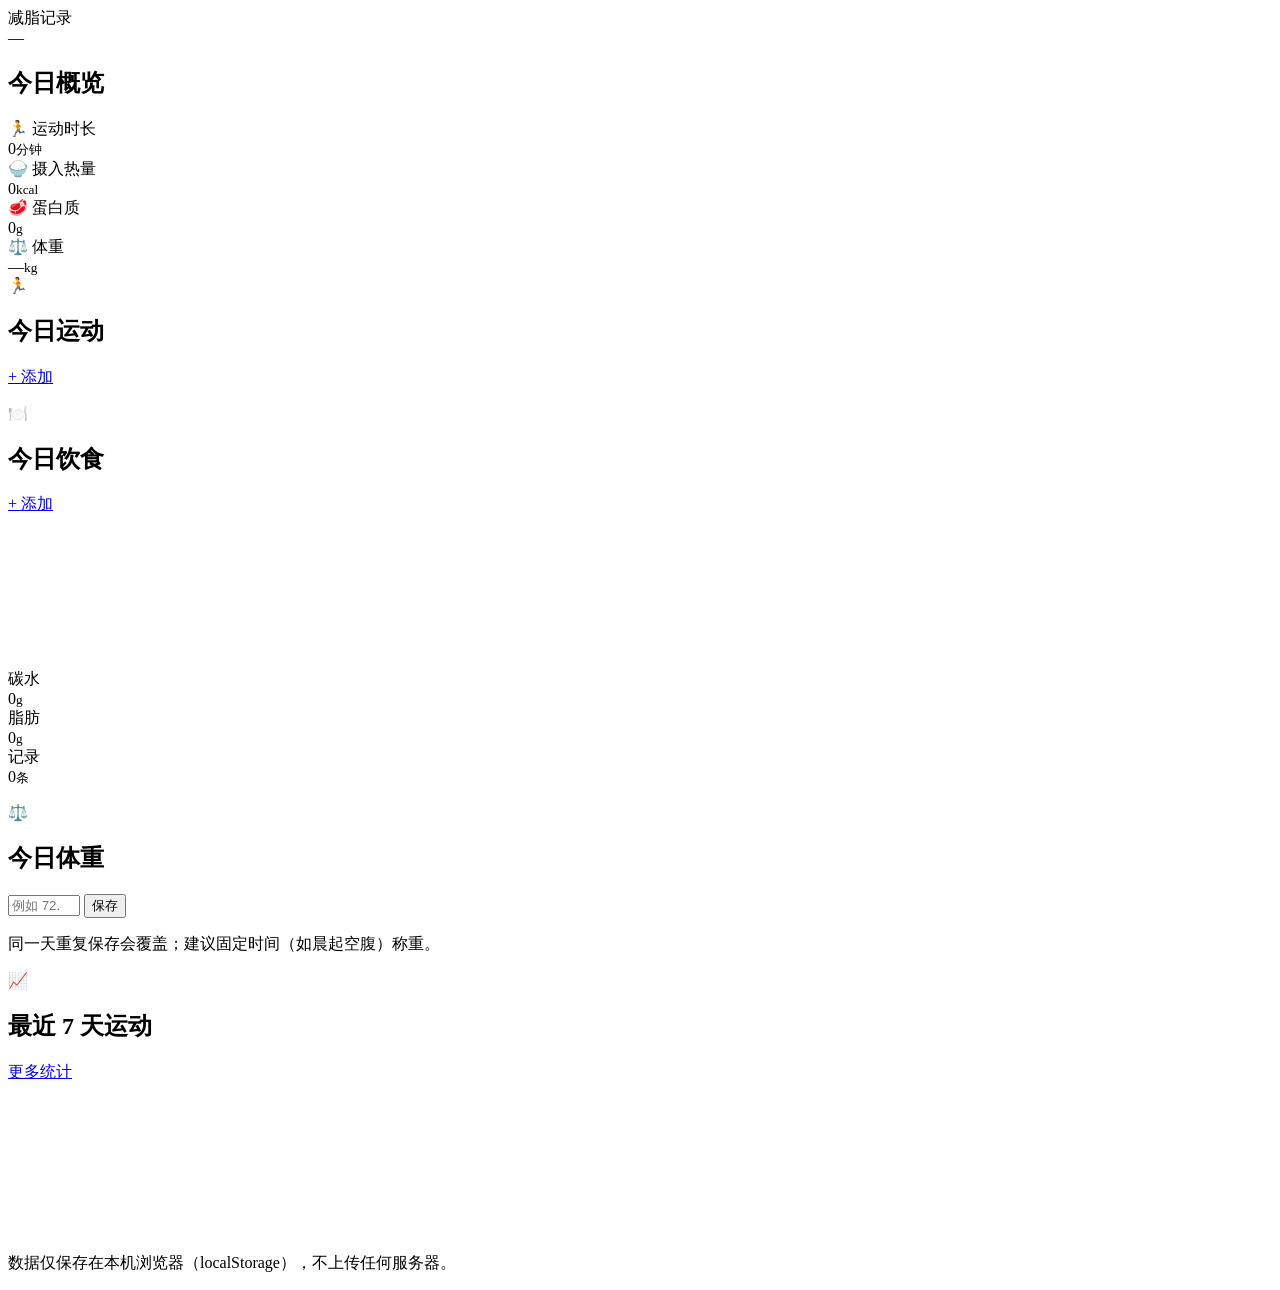
==== index.html @ c913c775 "上线减脂记录网站" ====
<!DOCTYPE html>
<html lang="zh-CN" data-theme="">
<head>
<meta charset="utf-8">
<meta name="viewport" content="width=device-width, initial-scale=1, viewport-fit=cover">
<title>今日 · 减脂记录</title>
<meta name="description" content="个人减脂记录：每日运动时长与饮食，数据只存在本机浏览器。">
<meta name="theme-color" content="#16a34a">
<link rel="icon" href="favicon.svg" type="image/svg+xml">
<link rel="manifest" href="manifest.webmanifest">
<link rel="stylesheet" href="assets/style.css">
</head>
<body>

<header class="topbar">
  <div class="wrap">
    <div class="brand"><span class="dot"></span><span>减脂记录</span></div>
    <span class="date-chip" id="todayChip">—</span>
  </div>
</header>
<nav id="nav" class="nav" aria-label="主导航"></nav>

<main class="wrap" id="main">

  <section class="card">
    <div class="row-between">
      <h2>今日概览</h2>
      <span class="tag" id="dayTag"></span>
    </div>
    <div class="grid grid-4 mt12">
      <div class="stat brand">
        <div class="k">🏃 运动时长</div>
        <div class="v" id="statMinutes">0<small>分钟</small></div>
      </div>
      <div class="stat">
        <div class="k">🍚 摄入热量</div>
        <div class="v" id="statKcal">0<small>kcal</small></div>
      </div>
      <div class="stat">
        <div class="k">🥩 蛋白质</div>
        <div class="v" id="statProtein">0<small>g</small></div>
      </div>
      <div class="stat">
        <div class="k">⚖️ 体重</div>
        <div class="v" id="statWeight">—<small>kg</small></div>
      </div>
    </div>

    <div class="mt16" id="weekBox"></div>
  </section>

  <section class="card">
    <div class="card-head">
      <span class="icon">🏃</span>
      <h2 class="grow">今日运动</h2>
      <a class="btn btn-sm btn-primary" href="log.html?add=exercise" id="addExercise">+ 添加</a>
    </div>
    <ul class="list" id="exList"></ul>
  </section>

  <section class="card">
    <div class="card-head">
      <span class="icon">🍽️</span>
      <h2 class="grow">今日饮食</h2>
      <a class="btn btn-sm btn-primary" href="log.html?add=meal" id="addMeal">+ 添加</a>
    </div>
    <div class="grid grid-2">
      <div class="chart-box"><canvas id="macroChart" data-height="180"></canvas></div>
      <div class="grid grid-3">
        <div class="stat"><div class="k">碳水</div><div class="v" id="statCarbs">0<small>g</small></div></div>
        <div class="stat"><div class="k">脂肪</div><div class="v" id="statFat">0<small>g</small></div></div>
        <div class="stat"><div class="k">记录</div><div class="v" id="statMeals">0<small>条</small></div></div>
      </div>
    </div>
    <div class="legend" id="macroLegend"></div>
    <ul class="list mt12" id="mealList"></ul>
  </section>

  <section class="card">
    <div class="card-head">
      <span class="icon">⚖️</span>
      <h2 class="grow">今日体重</h2>
      <span class="small muted" id="weightDelta"></span>
    </div>
    <div class="row">
      <input type="number" id="weightInput" step="0.1" min="20" max="400" placeholder="例如 72.4" inputmode="decimal">
      <button class="btn btn-primary" id="weightSave">保存</button>
    </div>
    <p class="small muted mt8">同一天重复保存会覆盖；建议固定时间（如晨起空腹）称重。</p>
  </section>

  <section class="card">
    <div class="card-head">
      <span class="icon">📈</span>
      <h2 class="grow">最近 7 天运动</h2>
      <a class="btn btn-sm btn-ghost" href="stats.html">更多统计</a>
    </div>
    <div class="chart-box"><canvas id="weekChart" data-height="190"></canvas></div>
    <div class="legend" id="weekLegend"></div>
  </section>

  <p class="foot">数据仅保存在本机浏览器（localStorage），不上传任何服务器。</p>
</main>

<script src="assets/storage.js"></script>
<script src="assets/app.js"></script>
<script src="assets/charts.js"></script>
<script>
(function () {
  var S = window.FatLossStorage, A = window.FatLossApp, P = window.Charts.PALETTE;

  A.applyTheme();
  A.renderNav('index.html');

  var today = S.today();
  document.getElementById('todayChip').textContent = A.dateLabel(today);

  function render() {
    var s = S.daySummary(today);
    var st = S.loadSettings();

    document.getElementById('dayTag').textContent = A.relativeDay(today) || today;
    document.getElementById('statMinutes').innerHTML = A.fmtNum(s.minutes) + '<small>分钟</small>';
    document.getElementById('statKcal').innerHTML = A.fmtNum(s.kcal) + '<small>kcal</small>';
    document.getElementById('statProtein').innerHTML = A.fmtNum(s.protein, 1) + '<small>g</small>';
    document.getElementById('statWeight').innerHTML =
      (s.weight === null ? '—' : A.fmtNum(s.weight, 1)) + '<small>kg</small>';
    document.getElementById('statCarbs').innerHTML = A.fmtNum(s.carbs, 1) + '<small>g</small>';
    document.getElementById('statFat').innerHTML = A.fmtNum(s.fat, 1) + '<small>g</small>';
    document.getElementById('statMeals').innerHTML = s.meals.length + '<small>条</small>';

    // 周进度
    var weekMin = S.weekMinutes(today);
    var weekGoal = st.weeklyGoalMin;
    document.getElementById('weekBox').innerHTML =
      '<div class="row-between small muted"><span>本周运动（' + S.weekStart(today) + ' 起）</span>' +
      '<span>' + A.fmtNum(weekMin) + (weekGoal ? ' / ' + A.fmtNum(weekGoal) : '') + ' 分钟</span></div>' +
      (weekGoal
        ? A.progressHtml(weekMin, weekGoal, '周目标完成度')
        : '<div class="small muted mt8">还没设周运动目标，可以到 <a href="settings.html">设置</a> 填一个（例如 150 分钟）。</div>');

    // 运动列表
    var exHost = document.getElementById('exList');
    exHost.innerHTML = s.exercises.length ? s.exercises.map(function (e) {
      return '<li><div class="li-main"><div class="li-title">' + A.escapeHtml(e.type) +
        (e.intensity ? ' · ' + A.escapeHtml(e.intensity) + '强度' : '') + '</div>' +
        '<div class="li-sub">' + A.fmtNum(e.durationMin) + ' 分钟' +
        (e.calories ? ' · 约 ' + A.fmtNum(e.calories) + ' kcal' : '') +
        (e.note ? ' · ' + A.escapeHtml(e.note) : '') + '</div></div>' +
        '<a class="btn btn-sm btn-ghost" href="log.html?date=' + today + '&edit=' + e.id + '">编辑</a></li>';
    }).join('') : '<li><div class="empty">今天还没有运动记录</div></li>';

    // 饮食列表
    var mealHost = document.getElementById('mealList');
    if (!s.meals.length) {
      mealHost.innerHTML = '<li><div class="empty">今天还没有饮食记录</div></li>';
    } else {
      var groups = {};
      s.meals.forEach(function (m) { (groups[m.meal] = groups[m.meal] || []).push(m); });
      mealHost.innerHTML = S.MEALS.filter(function (k) { return groups[k]; }).map(function (k) {
        var items = groups[k];
        var kcal = items.reduce(function (a, b) { return a + (b.kcal || 0); }, 0);
        return '<li><div class="li-main"><div class="li-title">' + k +
          ' <span class="tag">' + A.fmtNum(kcal) + ' kcal</span></div>' +
          '<div class="li-sub wrap-text">' + items.map(function (m) {
            return A.escapeHtml(m.name) + (m.amount ? ' ' + A.fmtNum(m.amount) + (m.unit || '') : '');
          }).join('、') + '</div></div>' +
          '<a class="btn btn-sm btn-ghost" href="log.html?date=' + today + '">查看</a></li>';
      }).join('');
    }

    // 营养占比环形
    var macro = [
      { label: '蛋白质', value: Math.round(s.protein * 4), color: P.protein },
      { label: '碳水', value: Math.round(s.carbs * 4), color: P.carbs },
      { label: '脂肪', value: Math.round(s.fat * 9), color: P.fat }
    ];
    var totalKcal = macro.reduce(function (a, b) { return a + b.value; }, 0);
    window.Charts.donut(document.getElementById('macroChart'), {
      items: macro,
      centerValue: A.fmtNum(totalKcal),
      centerTitle: '三大营养素 kcal',
      emptyText: '暂无饮食记录',
      height: 180
    });
    document.getElementById('macroLegend').innerHTML = macro.map(function (m) {
      var p = totalKcal ? Math.round((m.value / totalKcal) * 100) : 0;
      return '<span class="item"><span class="swatch" style="background:' + m.color + '"></span>' +
        m.label + ' ' + p + '%</span>';
    }).join('');

    // 最近 7 天
    var dates = S.dateRange(today, 7);
    var mins = dates.map(function (d) { return S.daySummary(d).minutes; });
    var perDayGoal = Math.round((st.weeklyGoalMin || 0) / 7);
    window.Charts.bars(document.getElementById('weekChart'), {
      labels: dates.map(A.shortDate),
      data: mins,
      color: P.brand,
      name: '运动',
      unit: '分钟',
      goal: perDayGoal || null,
      goalLabel: perDayGoal ? '日均目标 ' + perDayGoal + ' 分钟' : '',
      emptyText: '最近 7 天还没有运动记录',
      height: 190
    });
    document.getElementById('weekLegend').innerHTML =
      '<span class="item">合计 ' + A.fmtNum(mins.reduce(function (a, b) { return a + b; }, 0)) +
      ' 分钟 · 达标 ' + mins.filter(function (m) { return perDayGoal && m >= perDayGoal; }).length + ' 天</span>';

    // 体重
    var wInput = document.getElementById('weightInput');
    if (document.activeElement !== wInput) wInput.value = s.weight === null ? '' : s.weight;
    var all = S.loadRecords().weights.slice().sort(function (a, b) { return a.date < b.date ? 1 : -1; });
    var prev = all.filter(function (w) { return w.date < today; })[0];
    document.getElementById('weightDelta').textContent = (s.weight !== null && prev)
      ? '较 ' + prev.date + ' ' + (s.weight - prev.weight >= 0 ? '+' : '') + A.fmtNum(s.weight - prev.weight, 1) + ' kg'
      : '';
  }

  document.getElementById('weightSave').addEventListener('click', function () {
    var v = parseFloat(document.getElementById('weightInput').value);
    if (!isFinite(v) || v <= 0 || v > 400) { A.toast('请输入 20–400 之间的体重', 'error'); return; }
    S.upsertWeight(today, v);
    A.flash('体重已保存');
  });

  window.addEventListener('fatloss:change', render);
  document.addEventListener('visibilitychange', function () { if (!document.hidden) render(); });
  render();
})();
</script>
</body>
</html>
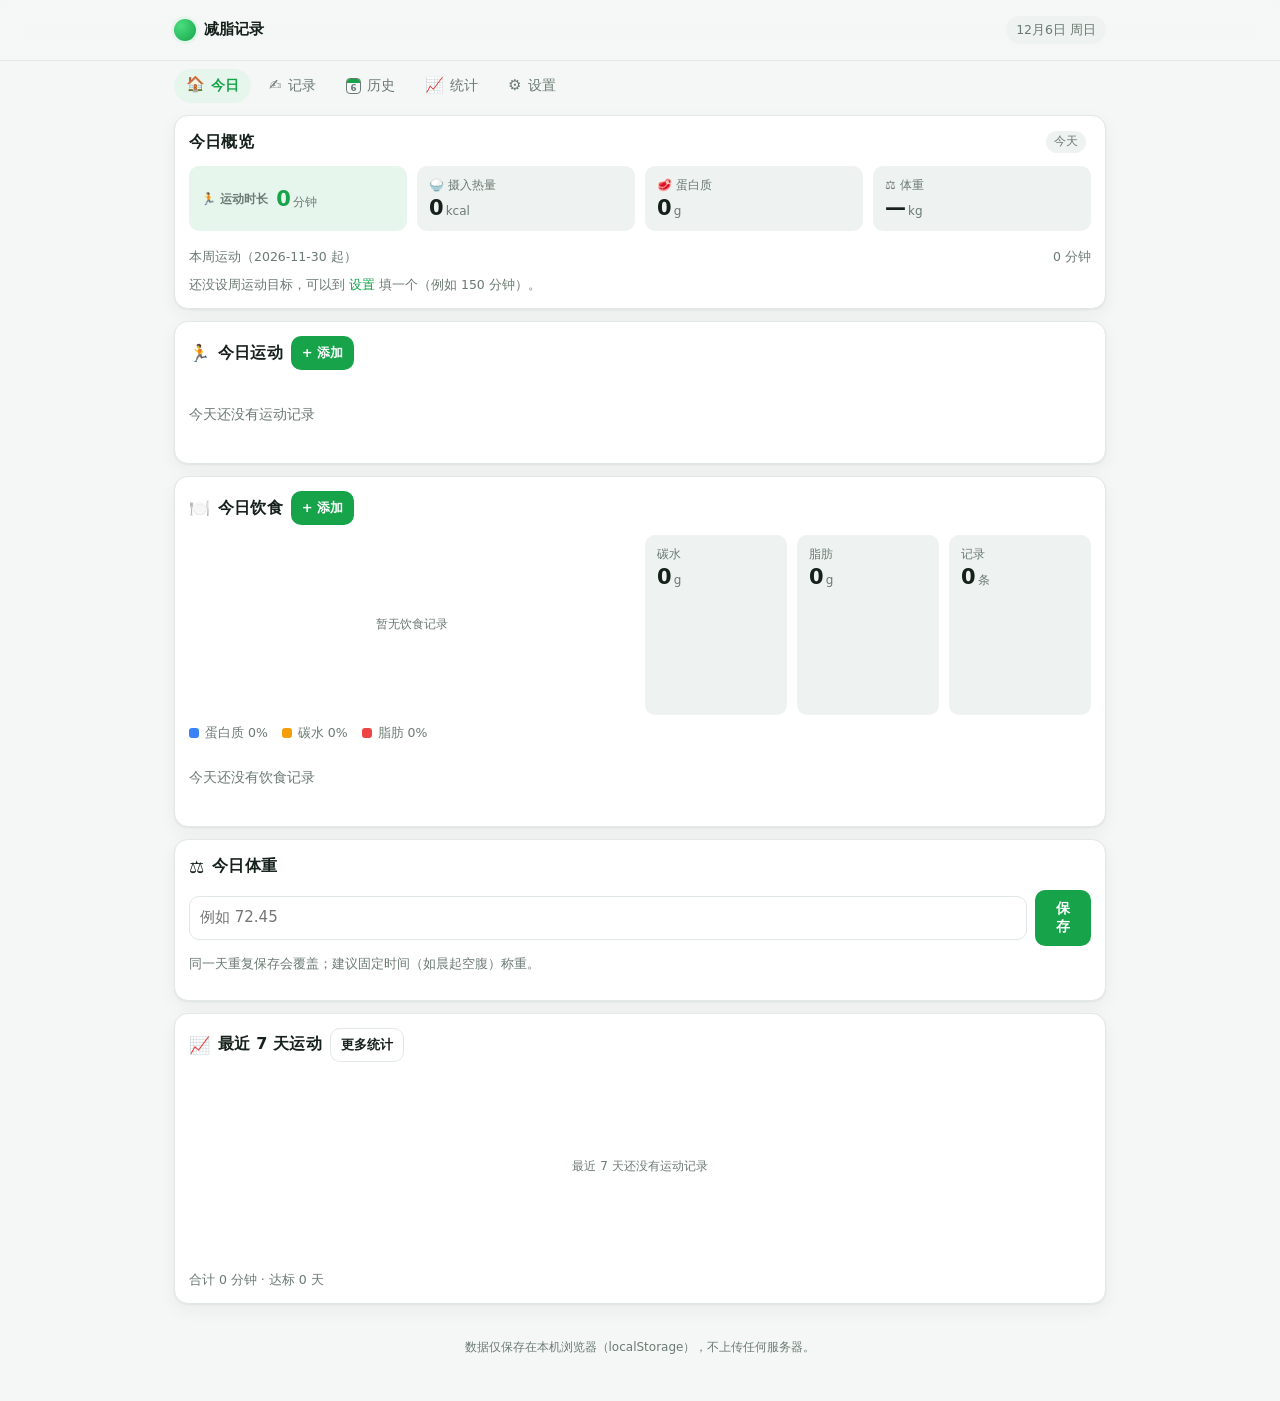
==== commit 25dbb515: "feat(data): 体重记录精确到两位小数 (index.html)" ====
--- a/index.html
+++ b/index.html
@@ -83,7 +83,7 @@
       <span class="small muted" id="weightDelta"></span>
     </div>
     <div class="row">
-      <input type="number" id="weightInput" step="0.1" min="20" max="400" placeholder="例如 72.4" inputmode="decimal">
+      <input type="number" id="weightInput" step="0.01" min="20" max="400" placeholder="例如 72.45" inputmode="decimal">
       <button class="btn btn-primary" id="weightSave">保存</button>
     </div>
     <p class="small muted mt8">同一天重复保存会覆盖；建议固定时间（如晨起空腹）称重。</p>
@@ -124,7 +124,7 @@
     document.getElementById('statKcal').innerHTML = A.fmtNum(s.kcal) + '<small>kcal</small>';
     document.getElementById('statProtein').innerHTML = A.fmtNum(s.protein, 1) + '<small>g</small>';
     document.getElementById('statWeight').innerHTML =
-      (s.weight === null ? '—' : A.fmtNum(s.weight, 1)) + '<small>kg</small>';
+      (s.weight === null ? '—' : A.fmtNum(s.weight, 2)) + '<small>kg</small>';
     document.getElementById('statCarbs').innerHTML = A.fmtNum(s.carbs, 1) + '<small>g</small>';
     document.getElementById('statFat').innerHTML = A.fmtNum(s.fat, 1) + '<small>g</small>';
     document.getElementById('statMeals').innerHTML = s.meals.length + '<small>条</small>';
@@ -214,7 +214,7 @@
     var all = S.loadRecords().weights.slice().sort(function (a, b) { return a.date < b.date ? 1 : -1; });
     var prev = all.filter(function (w) { return w.date < today; })[0];
     document.getElementById('weightDelta').textContent = (s.weight !== null && prev)
-      ? '较 ' + prev.date + ' ' + (s.weight - prev.weight >= 0 ? '+' : '') + A.fmtNum(s.weight - prev.weight, 1) + ' kg'
+      ? '较 ' + prev.date + ' ' + (s.weight - prev.weight >= 0 ? '+' : '') + A.fmtNum(s.weight - prev.weight, 2) + ' kg'
       : '';
   }
 
--- a/assets/style.css
+++ b/assets/style.css
@@ -0,0 +1,436 @@
+/*! 减脂记录 · 样式表 —— 移动优先 / 深色模式 / 零依赖 */
+
+/* ---------- 主题变量 ---------- */
+:root {
+  --bg: #f5f7f6;
+  --bg-elev: #ffffff;
+  --bg-soft: #eef2f0;
+  --bg-input: #ffffff;
+  --text: #16211c;
+  --text-dim: #6b7a73;
+  --line: #e2e8e5;
+  --brand: #16a34a;
+  --brand-soft: #e7f6ed;
+  --brand-ink: #ffffff;
+  --ok: #16a34a;
+  --warn: #d97706;
+  --danger: #dc2626;
+  --info: #2563eb;
+  --chart-grid: rgba(107, 122, 115, 0.18);
+  --shadow: 0 1px 2px rgba(16, 33, 26, .06), 0 6px 18px rgba(16, 33, 26, .05);
+  --radius: 14px;
+  --radius-sm: 10px;
+  --nav-h: 58px;
+}
+
+@media (prefers-color-scheme: dark) {
+  :root:not([data-theme="light"]) {
+    --bg: #0f1512;
+    --bg-elev: #161d19;
+    --bg-soft: #1d2621;
+    --bg-input: #1b2420;
+    --text: #e8efeb;
+    --text-dim: #96a69e;
+    --line: #26312c;
+    --brand: #35c46f;
+    --brand-soft: #14301f;
+    --brand-ink: #06210f;
+    --warn: #f59e0b;
+    --danger: #f87171;
+    --info: #60a5fa;
+    --chart-grid: rgba(150, 166, 158, 0.18);
+    --shadow: 0 1px 2px rgba(0, 0, 0, .4), 0 8px 22px rgba(0, 0, 0, .28);
+  }
+}
+
+:root[data-theme="dark"] {
+  --bg: #0f1512;
+  --bg-elev: #161d19;
+  --bg-soft: #1d2621;
+  --bg-input: #1b2420;
+  --text: #e8efeb;
+  --text-dim: #96a69e;
+  --line: #26312c;
+  --brand: #35c46f;
+  --brand-soft: #14301f;
+  --brand-ink: #06210f;
+  --warn: #f59e0b;
+  --danger: #f87171;
+  --info: #60a5fa;
+  --chart-grid: rgba(150, 166, 158, 0.18);
+  --shadow: 0 1px 2px rgba(0, 0, 0, .4), 0 8px 22px rgba(0, 0, 0, .28);
+}
+
+/* ---------- 基础 ---------- */
+* { box-sizing: border-box; }
+
+html, body { margin: 0; padding: 0; }
+
+body {
+  background: var(--bg);
+  color: var(--text);
+  font: 15px/1.55 system-ui, -apple-system, "Segoe UI", "Microsoft YaHei", "PingFang SC", sans-serif;
+  -webkit-font-smoothing: antialiased;
+  padding-bottom: calc(var(--nav-h) + env(safe-area-inset-bottom, 0px) + 8px);
+}
+
+a { color: var(--brand); text-decoration: none; }
+
+h1, h2, h3 { margin: 0; font-weight: 650; letter-spacing: .2px; }
+h1 { font-size: 18px; }
+h2 { font-size: 16px; }
+h3 { font-size: 15px; }
+
+.wrap { max-width: 960px; margin: 0 auto; padding: 0 14px; }
+.muted { color: var(--text-dim); }
+.small { font-size: 12.5px; }
+.center { text-align: center; }
+.row { display: flex; align-items: center; gap: 8px; }
+.row-between { display: flex; align-items: center; justify-content: space-between; gap: 10px; }
+.grow { flex: 1; min-width: 0; }
+.wrap-text { overflow-wrap: anywhere; }
+.hidden { display: none !important; }
+.mt8 { margin-top: 8px; }
+.mt12 { margin-top: 12px; }
+.mt16 { margin-top: 16px; }
+
+/* ---------- 顶栏 ---------- */
+.topbar {
+  position: sticky; top: 0; z-index: 20;
+  background: color-mix(in srgb, var(--bg) 88%, transparent);
+  backdrop-filter: saturate(140%) blur(8px);
+  border-bottom: 1px solid var(--line);
+}
+.topbar .wrap { display: flex; align-items: center; gap: 10px; height: 54px; }
+.brand { display: flex; align-items: center; gap: 8px; font-weight: 700; }
+.brand .dot {
+  width: 22px; height: 22px; border-radius: 50%;
+  background: radial-gradient(circle at 30% 30%, #4ade80, var(--brand));
+  box-shadow: 0 0 0 3px var(--brand-soft);
+}
+.topbar .date-chip {
+  margin-left: auto; font-size: 12.5px; color: var(--text-dim);
+  background: var(--bg-soft); border-radius: 999px; padding: 4px 10px;
+}
+
+
+/* ---------- 底部导航（移动端） ---------- */
+.nav {
+  position: fixed; left: 0; right: 0; bottom: 0; z-index: 30;
+  display: flex; justify-content: space-around; align-items: center;
+  height: calc(var(--nav-h) + env(safe-area-inset-bottom, 0px));
+  padding-bottom: env(safe-area-inset-bottom, 0px);
+  background: color-mix(in srgb, var(--bg-elev) 94%, transparent);
+  backdrop-filter: saturate(140%) blur(10px);
+  border-top: 1px solid var(--line);
+}
+.nav-link {
+  flex: 1; display: flex; flex-direction: column; align-items: center; gap: 2px;
+  color: var(--text-dim); font-size: 11.5px; padding: 6px 0;
+}
+.nav-link .nav-icon { font-size: 19px; line-height: 1; filter: grayscale(1) opacity(.75); }
+.nav-link.active { color: var(--brand); font-weight: 650; }
+.nav-link.active .nav-icon { filter: none; transform: translateY(-1px); }
+
+/* 「历史」图标：日历样式，格子里是当天日期（尺寸随 .nav-icon 的 font-size 缩放） */
+.nav-link .nav-icon-cal { filter: none; }
+.cal-ico {
+  position: relative; display: inline-flex; align-items: flex-end; justify-content: center;
+  width: 1.05em; height: 1.05em; box-sizing: border-box;
+  border: 0.085em solid currentColor; border-radius: 0.26em; overflow: hidden;
+}
+.cal-ico i { position: absolute; top: 0; left: 0; right: 0; height: 0.3em; background: var(--brand); }
+.cal-ico b {
+  font-size: 0.58em; font-weight: 700; line-height: 1; margin-bottom: 0.06em;
+  font-variant-numeric: tabular-nums;
+}
+
+/* ---------- 数据安全横幅 ---------- */
+.banner { border-radius: var(--radius); padding: 10px 12px; margin-bottom: 12px; border: 1px solid transparent; }
+.banner:empty { display: none; }
+.banner-danger { background: rgba(220, 38, 38, 0.13); border-color: rgba(220, 38, 38, 0.45); }
+.banner-warn { background: rgba(245, 158, 11, 0.15); border-color: rgba(245, 158, 11, 0.45); }
+.banner-line { font-size: 13px; line-height: 1.5; }
+.banner-line + .banner-line { margin-top: 6px; }
+.banner-actions { margin-top: 8px; }
+.banner .btn { padding: 6px 12px; font-size: 13px; }
+.stat .v-sm { font-size: 15px; }
+
+/* ---------- 卡片 ---------- */
+.card {
+  background: var(--bg-elev);
+  border: 1px solid var(--line);
+  border-radius: var(--radius);
+  box-shadow: var(--shadow);
+  padding: 14px;
+  margin-top: 12px;
+}
+.card-head { display: flex; align-items: center; gap: 8px; margin-bottom: 10px; flex-wrap: wrap; }
+/* 标题保持整行不被逐字挤断；同行的长摘要自动换到下一行 */
+.card-head > h2, .card-head > h3 { flex: 0 1 auto; min-width: 0; white-space: nowrap; }
+.card-head .icon { font-size: 17px; }
+.stack > * + * { margin-top: 12px; }
+
+/* ---------- 数据格 ---------- */
+.grid { display: grid; gap: 10px; }
+.grid-2 { grid-template-columns: repeat(2, 1fr); }
+.grid-3 { grid-template-columns: repeat(3, 1fr); }
+.grid-4 { grid-template-columns: repeat(2, 1fr); }
+
+.stat {
+  background: var(--bg-soft);
+  border-radius: var(--radius-sm);
+  padding: 10px 12px;
+}
+.stat .k { font-size: 12px; color: var(--text-dim); display: flex; align-items: center; gap: 4px; }
+.stat .v { font-size: 21px; font-weight: 700; line-height: 1.25; }
+.stat .v small { font-size: 12px; font-weight: 500; color: var(--text-dim); margin-left: 2px; }
+.stat.brand { background: var(--brand-soft); }
+.stat.brand .v { color: var(--brand); }
+
+/* ---------- 进度条 ---------- */
+.progress {
+  height: 8px; border-radius: 999px; background: var(--bg-soft); overflow: hidden;
+}
+.progress-bar {
+  height: 100%; border-radius: 999px;
+  background: linear-gradient(90deg, var(--brand), #4ade80);
+  transition: width .3s ease;
+}
+.progress-meta {
+  display: flex; justify-content: space-between;
+  font-size: 12px; color: var(--text-dim); margin-top: 5px;
+}
+
+/* ---------- 按钮 ---------- */
+.btn {
+  appearance: none; border: 1px solid transparent; cursor: pointer;
+  border-radius: var(--radius-sm);
+  padding: 9px 14px; font-size: 14px; font-weight: 600;
+  background: var(--bg-soft); color: var(--text);
+  transition: transform .06s ease, filter .15s ease;
+}
+.btn:active { transform: scale(.975); }
+.btn-primary { background: var(--brand); color: var(--brand-ink); }
+.btn-ghost { background: transparent; border-color: var(--line); color: var(--text); }
+.btn-danger { background: transparent; border-color: var(--danger); color: var(--danger); }
+.btn-sm { padding: 6px 10px; font-size: 13px; }
+.btn-block { width: 100%; }
+.btn-icon {
+  width: 32px; height: 32px; padding: 0; display: inline-flex;
+  align-items: center; justify-content: center; border-radius: 9px;
+  background: transparent; border: 1px solid var(--line); color: var(--text-dim);
+}
+.btn-icon:hover { color: var(--text); }
+
+/* ---------- 表单 ---------- */
+.field { display: block; margin-top: 10px; }
+.field > .label { display: block; font-size: 12.5px; color: var(--text-dim); margin-bottom: 5px; }
+input, select, textarea {
+  width: 100%; font: inherit; color: var(--text);
+  background: var(--bg-input);
+  border: 1px solid var(--line); border-radius: var(--radius-sm);
+  padding: 9px 10px; outline: none;
+}
+input:focus, select:focus, textarea:focus { border-color: var(--brand); box-shadow: 0 0 0 3px var(--brand-soft); }
+textarea { resize: vertical; min-height: 62px; }
+.field-row { display: grid; grid-template-columns: repeat(2, 1fr); gap: 10px; }
+.stepper { display: flex; gap: 6px; align-items: stretch; }
+.stepper input { text-align: center; }
+.stepper .btn { flex: 0 0 auto; }
+
+/* ---------- 分段控件 ---------- */
+.seg {
+  display: inline-flex; background: var(--bg-soft); border-radius: 999px; padding: 3px; gap: 2px;
+}
+.seg button {
+  appearance: none; border: 0; background: transparent; color: var(--text-dim);
+  padding: 6px 13px; border-radius: 999px; font: inherit; font-size: 13px; cursor: pointer;
+}
+.seg button.active { background: var(--bg-elev); color: var(--text); font-weight: 650; box-shadow: var(--shadow); }
+
+/* ---------- 列表 ---------- */
+.list { list-style: none; margin: 0; padding: 0; }
+.list > li {
+  display: flex; align-items: flex-start; gap: 10px;
+  padding: 10px 0; border-top: 1px solid var(--line);
+}
+.list > li:first-child { border-top: 0; }
+.list .li-main { flex: 1; min-width: 0; }
+.list .li-title { font-weight: 600; }
+.list .li-sub { font-size: 12.5px; color: var(--text-dim); margin-top: 2px; }
+.li-actions { display: flex; gap: 4px; }
+.tag {
+  display: inline-block; font-size: 11.5px; padding: 2px 8px; border-radius: 999px;
+  background: var(--bg-soft); color: var(--text-dim); margin-right: 5px;
+}
+.tag.brand { background: var(--brand-soft); color: var(--brand); }
+.empty { color: var(--text-dim); font-size: 13.5px; padding: 14px 0; text-align: center; }
+
+/* ---------- 图表 ---------- */
+canvas { display: block; width: 100%; }
+.chart-box { position: relative; }
+.legend { display: flex; flex-wrap: wrap; gap: 6px 14px; margin-top: 8px; }
+.legend .item { display: flex; align-items: center; gap: 6px; font-size: 12.5px; color: var(--text-dim); }
+.legend .swatch { width: 10px; height: 10px; border-radius: 3px; }
+
+/* ---------- 表格 ---------- */
+.table-scroll { overflow-x: auto; -webkit-overflow-scrolling: touch; }
+table.data { width: 100%; border-collapse: collapse; font-size: 13.5px; }
+table.data th, table.data td { text-align: left; padding: 7px 8px; border-bottom: 1px solid var(--line); white-space: nowrap; }
+table.data th { color: var(--text-dim); font-weight: 600; font-size: 12.5px; }
+table.data tbody tr:nth-child(odd) { background: color-mix(in srgb, var(--bg-soft) 55%, transparent); }
+
+/* ---------- 日历条（记录页） ---------- */
+/* ---------- 圆形切换按钮（日期 / 月份共用，左右完全对称） ---------- */
+.iconbtn {
+  flex: 0 0 auto; width: 44px; height: 44px; padding: 0; border-radius: 50%;
+  display: grid; place-items: center; cursor: pointer;
+  background: var(--bg-elev); border: 1px solid var(--line); color: var(--text-dim);
+  -webkit-tap-highlight-color: transparent;
+  transition: transform .12s ease, background .15s ease, color .15s ease, border-color .15s ease;
+}
+.iconbtn svg { display: block; }
+.iconbtn:hover { color: var(--brand); border-color: color-mix(in srgb, var(--brand) 45%, var(--line)); }
+.iconbtn:active { transform: scale(.92); background: var(--brand-soft); color: var(--brand); }
+
+/* ---------- 记录页：日期导航 ---------- */
+.daynav {
+  display: flex; align-items: center; gap: 8px;
+  background: var(--bg-soft); border: 1px solid var(--line);
+  border-radius: 22px; padding: 8px;
+}
+.daynav-center {
+  position: relative; flex: 1; min-width: 0; height: 44px;
+  display: flex; flex-direction: column; align-items: center; justify-content: center; gap: 1px;
+}
+.daynav-title { font-size: 16px; font-weight: 700; letter-spacing: .2px; }
+.daynav-sub { font-size: 11.5px; color: var(--text-dim); }
+.daynav-input {
+  position: absolute; inset: 0; width: 100%; height: 100%; margin: 0; padding: 0;
+  border: 0; background: none; opacity: 0; cursor: pointer;
+  -webkit-appearance: none; appearance: none;
+}
+.daynav-hint {
+  display: flex; align-items: center; justify-content: center; gap: 5px;
+  margin-top: 10px; font-size: 11.5px; color: var(--text-dim);
+}
+
+/* ---------- 历史：月历 ---------- */
+.calbar { display: flex; align-items: center; gap: 8px; }
+.calbar-title { flex: 1; text-align: center; font-size: 16.5px; font-weight: 700; }
+.calbar-title small { display: block; margin-top: 1px; font-size: 11.5px; font-weight: 500; color: var(--text-dim); }
+.cal-week { display: grid; grid-template-columns: repeat(7, 1fr); gap: 4px; margin: 14px 0 5px; }
+.cal-week span { text-align: center; font-size: 11.5px; color: var(--text-dim); }
+.cal-grid { display: grid; grid-template-columns: repeat(7, 1fr); gap: 4px; }
+.cal-cell {
+  min-height: 58px; padding: 4px 2px 5px; border-radius: 12px;
+  border: 1px solid transparent; background: var(--bg-soft); color: inherit; font: inherit;
+  cursor: pointer; -webkit-tap-highlight-color: transparent;
+  display: flex; flex-direction: column; align-items: center; gap: 1px;
+  transition: transform .12s ease, background .15s ease;
+}
+.cal-cell:active { transform: scale(.95); }
+.cal-cell.pad { background: transparent; cursor: default; }
+.cal-cell .d { font-size: 13px; font-weight: 650; line-height: 1.4; }
+.cal-cell .m { font-size: 10px; font-weight: 700; line-height: 1.3; color: var(--brand); }
+.cal-cell .t {
+  max-width: 100%; font-size: 9.5px; line-height: 1.3; color: var(--text-dim);
+  overflow: hidden; text-overflow: ellipsis; white-space: nowrap;
+}
+.cal-cell.today { border-color: color-mix(in srgb, var(--brand) 55%, var(--line)); }
+.cal-cell.sel { background: var(--brand); border-color: var(--brand); }
+.cal-cell.sel .d, .cal-cell.sel .m, .cal-cell.sel .t { color: var(--brand-ink); }
+.cal-cell .dots { display: flex; gap: 3px; margin-top: 1px; }
+.cal-cell .dots i { width: 4px; height: 4px; border-radius: 50%; background: var(--brand); }
+.cal-cell .dots i.diet { background: var(--warn); }
+.cal-cell .dots i.weight { background: var(--info); }
+.cal-cell.sel .dots i { background: var(--brand-ink); }
+.cal-legend { display: flex; flex-wrap: wrap; gap: 12px; margin-top: 12px; font-size: 11.5px; color: var(--text-dim); }
+.cal-legend span { display: inline-flex; align-items: center; gap: 5px; }
+.cal-legend i { width: 7px; height: 7px; border-radius: 50%; background: var(--brand); }
+.cal-legend i.diet { background: var(--warn); }
+.cal-legend i.weight { background: var(--info); }
+
+/* ---------- 提示 / 弹层 ---------- */
+.toast {
+  position: fixed; left: 50%; bottom: calc(var(--nav-h) + 18px);
+  transform: translate(-50%, 12px);
+  background: #16211c; color: #fff; font-size: 13.5px;
+  padding: 9px 14px; border-radius: 999px; box-shadow: var(--shadow);
+  opacity: 0; pointer-events: none; transition: opacity .2s, transform .2s;
+  z-index: 60; max-width: 88vw; text-align: center;
+}
+.toast.show { opacity: 1; transform: translate(-50%, 0); }
+.toast-ok { background: #14532d; }
+.toast-error { background: #7f1d1d; }
+
+.modal-mask {
+  position: fixed; inset: 0; z-index: 70;
+  background: rgba(8, 15, 11, .5);
+  display: flex; align-items: center; justify-content: center; padding: 18px;
+}
+.modal {
+  background: var(--bg-elev); border-radius: var(--radius); border: 1px solid var(--line);
+  padding: 18px; width: 100%; max-width: 380px; box-shadow: var(--shadow);
+}
+.modal p { color: var(--text-dim); font-size: 13.5px; margin: 8px 0 16px; white-space: pre-line; }
+.modal-actions { display: flex; justify-content: flex-end; gap: 8px; }
+
+/* ---------- 页脚 ---------- */
+.foot { color: var(--text-dim); font-size: 12px; text-align: center; padding: 22px 0 8px; }
+
+/* ---------- 平板 / 桌面 ---------- */
+@media (min-width: 720px) {
+  body { padding-bottom: 24px; }
+  .nav {
+    position: static; height: auto; padding: 0; background: transparent;
+    backdrop-filter: none; border: 0; justify-content: flex-start; gap: 4px;
+  }
+  .topbar .wrap { height: 60px; gap: 16px; }
+  .nav { max-width: 960px; margin: 0 auto; padding: 8px 14px 0; gap: 6px; }
+  .nav-link {
+    flex: 0 0 auto; flex-direction: row; gap: 6px; font-size: 14px;
+    padding: 6px 12px; border-radius: 999px;
+  }
+  .nav-link .nav-icon { font-size: 15px; filter: none; }
+  .nav-link.active { background: var(--brand-soft); }
+  .grid-4 { grid-template-columns: repeat(4, 1fr); }
+  .toast { bottom: 24px; }
+}
+
+@media (min-width: 960px) {
+  .grid-3 { grid-template-columns: repeat(3, 1fr); }
+}
+
+/* ---------- 截图导入运动记录 ---------- */
+.import { position: relative; border: 1px dashed var(--line); border-radius: var(--radius); background: var(--bg-soft); padding: 12px; margin-bottom: 12px; }
+.import.drag { border-color: var(--brand); background: var(--brand-soft); }
+.import-head { display: flex; align-items: center; gap: 10px; }
+.import-head .icon { font-size: 20px; }
+.import-title { font-weight: 650; margin-bottom: 2px; }
+.import-progress { margin-top: 10px; }
+.import-progress .bar { height: 6px; border-radius: 999px; background: var(--bg-input); overflow: hidden; }
+.import-progress .bar i { display: block; height: 100%; width: 0; background: var(--brand); transition: width .2s; }
+.import-rows { display: flex; flex-direction: column; gap: 8px; margin-top: 10px; }
+.import-row { background: var(--bg-elev); border: 1px solid var(--line); border-radius: var(--radius-sm); padding: 10px; }
+.import-row.picked { border-color: var(--brand); }
+.import-row .rhead { display: flex; align-items: center; gap: 8px; margin-bottom: 8px; flex-wrap: wrap; }
+.import-row .rgrid { display: flex; flex-wrap: wrap; gap: 8px; }
+.import-row .rgrid > label { display: flex; flex-direction: column; gap: 3px; font-size: 11.5px; color: var(--text-dim); }
+.import-row .rgrid select { min-width: 88px; }
+.import-row .rgrid input[type="number"] { width: 76px; }
+.import-row .rgrid input[type="date"] { width: 138px; }
+.import-row .rgrid .rnote { flex: 1 1 100%; }
+.import-row .rgrid .rnote input { width: 100%; }
+.import-row .chk { display: flex; align-items: center; gap: 6px; font-size: 12.5px; color: var(--text-dim); }
+.import-row .chk input { width: 18px; height: 18px; }
+.import-actions { display: flex; gap: 8px; margin-top: 10px; }
+.import-raw { margin-top: 10px; }
+.import-raw summary { cursor: pointer; font-size: 12.5px; color: var(--text-dim); }
+.import-raw pre { white-space: pre-wrap; word-break: break-all; font-size: 12px; line-height: 1.5; background: var(--bg-input); border-radius: 8px; padding: 8px; margin-top: 6px; max-height: 200px; overflow: auto; }
+.import-hint { font-size: 12px; color: var(--text-dim); margin-top: 8px; }
+
+@media print {
+  .nav, .topbar, .btn { display: none; }
+}
